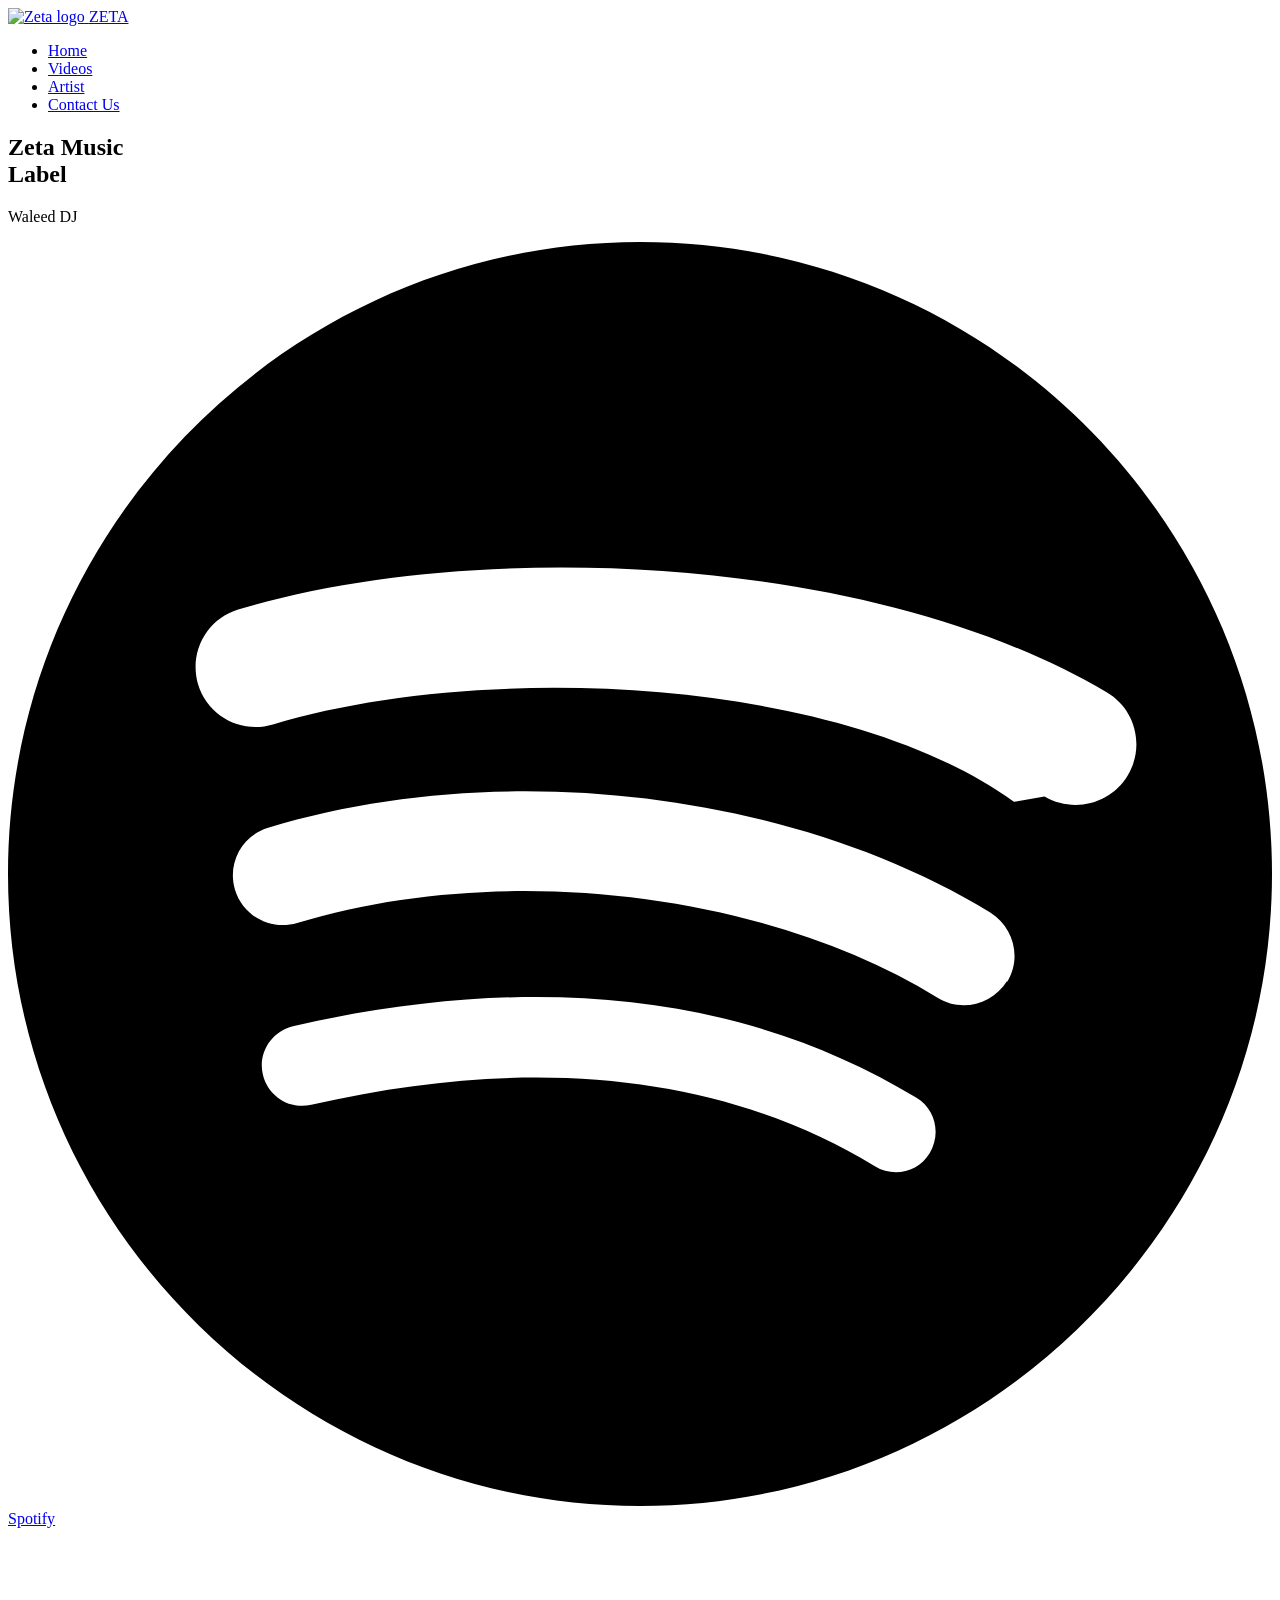
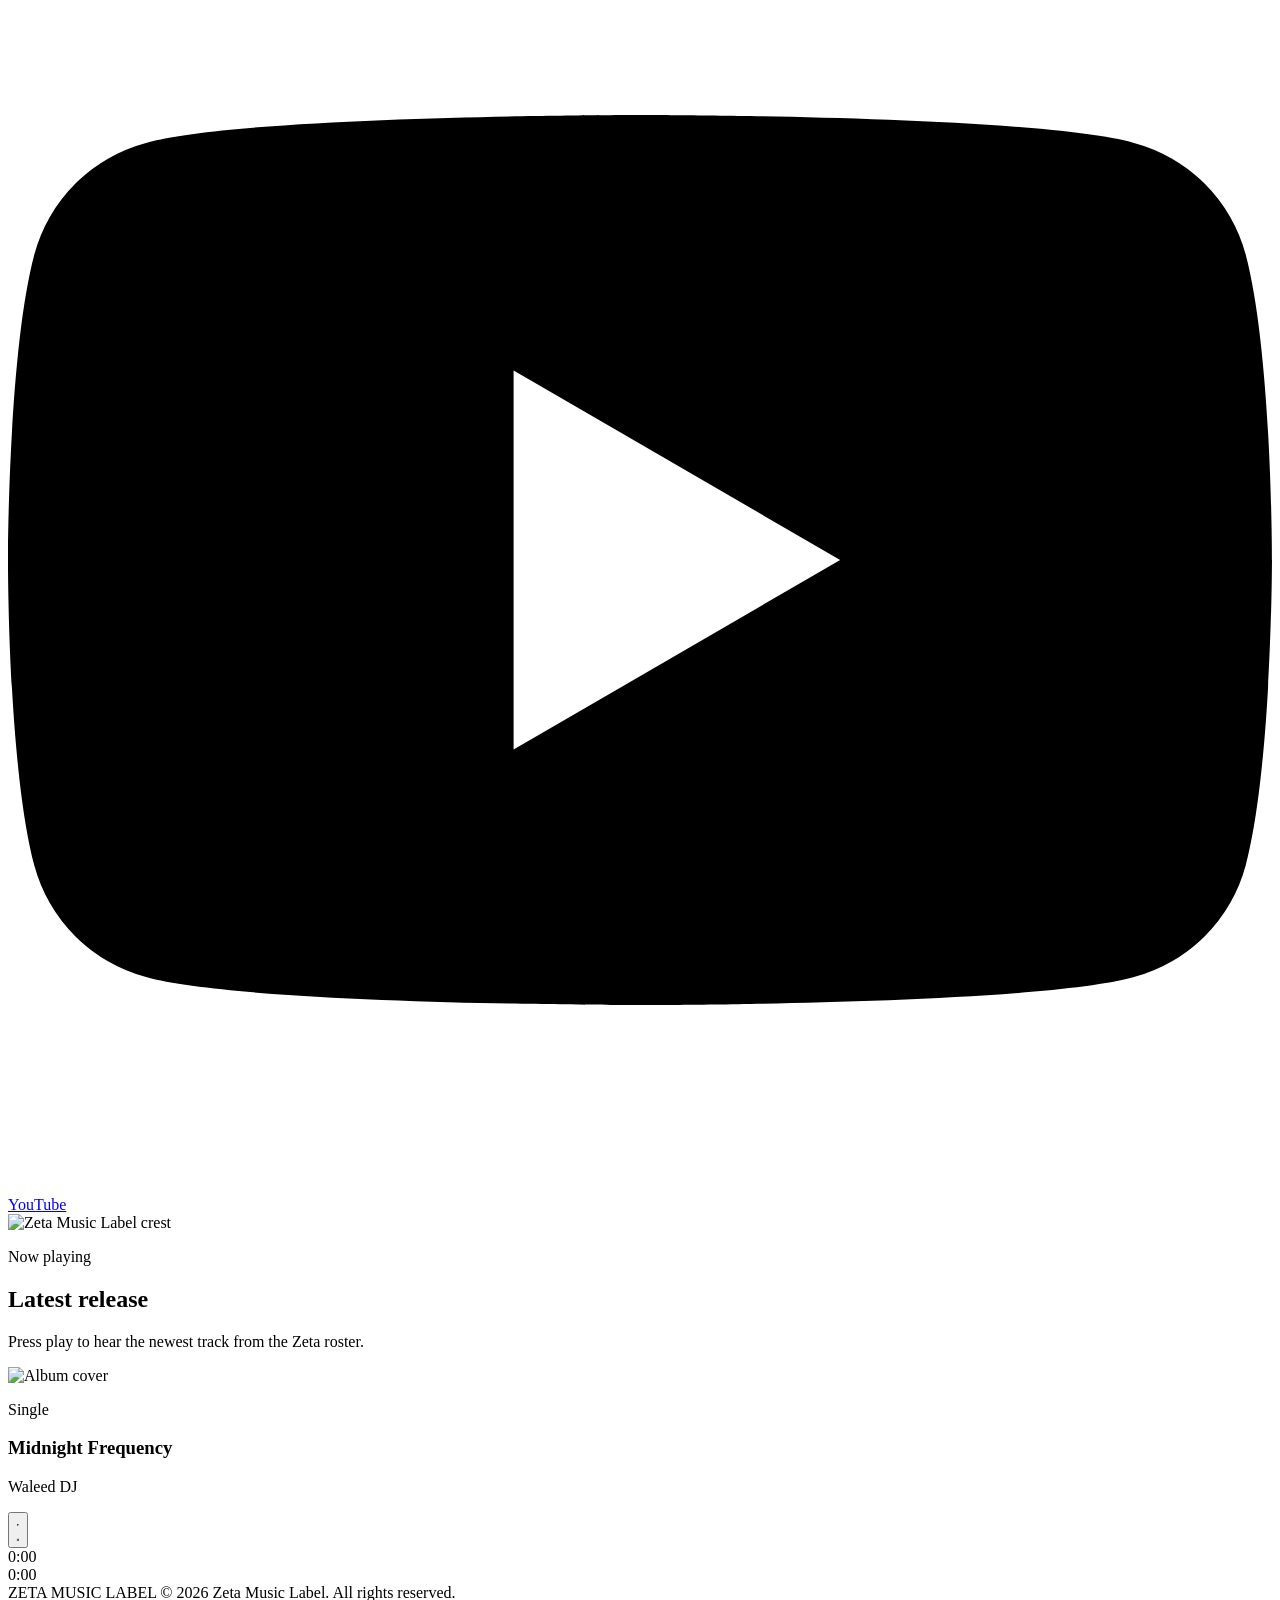
==== index.html @ c0fe9c6c "Add files via upload" ====
<!DOCTYPE html>
<html lang="en">
<head>
  <meta charset="UTF-8" />
  <meta name="viewport" content="width=device-width, initial-scale=1.0" />
  <title>Zeta Music Label</title>
  <link rel="preconnect" href="https://fonts.googleapis.com" />
  <link rel="preconnect" href="https://fonts.gstatic.com" crossorigin />
  <link href="https://fonts.googleapis.com/css2?family=Syne:wght@700;800&family=Manrope:wght@400;600;700;800&family=Space+Mono:wght@400;700&display=swap" rel="stylesheet" />
  <link rel="stylesheet" href="css/styles.css" />
</head>
<body>

  <!-- NAV -->
  <header class="nav">
    <div class="wrap nav-inner">
      <a class="brand" href="index.html">
        <img src="assets/logo-mark.svg" alt="Zeta logo" />
        <span class="brand-name">ZETA</span>
      </a>
      <input type="checkbox" id="nav-toggle" class="nav-toggle" hidden />
      <label class="nav-burger" for="nav-toggle" aria-label="Menu"><span></span><span></span><span></span></label>
      <ul class="nav-links">
        <li><a href="index.html" class="active">Home</a></li>
        <li><a href="videos.html">Videos</a></li>
        <li><a href="artist.html">Artist</a></li>
        <li><a href="contact.html">Contact Us</a></li>
      </ul>
    </div>
  </header>

  <!-- BANNER (full-width, edge to edge) -->
  <section class="banner">
    <div class="banner-inner">
      <div class="banner-text">
        <h1>Zeta Music<br />Label</h1>
        <p class="artist">Waleed DJ</p>
        <div class="banner-cta">
          <a class="btn-stream btn-spotify" href="https://open.spotify.com" target="_blank" rel="noopener">
            <svg viewBox="0 0 24 24"><path d="M12 0C5.4 0 0 5.4 0 12s5.4 12 12 12 12-5.4 12-12S18.66 0 12 0zm5.5 17.3c-.22.36-.68.47-1.04.25-2.86-1.74-6.46-2.14-10.7-1.17-.41.1-.82-.16-.92-.57-.1-.41.16-.82.57-.92 4.64-1.06 8.62-.6 11.84 1.36.36.22.47.68.25 1.05zm1.47-3.27c-.28.45-.87.6-1.32.32-3.28-2.02-8.28-2.6-12.16-1.42-.5.15-1.03-.13-1.18-.63-.15-.5.13-1.03.63-1.18 4.43-1.34 9.94-.69 13.71 1.61.45.28.6.87.32 1.32zm.13-3.4C15.74 8.2 8.9 7.98 5.03 9.16c-.6.18-1.24-.16-1.42-.76-.18-.6.16-1.24.76-1.42 4.45-1.35 12-1.09 16.49 1.57.55.32.73 1.03.4 1.58-.32.54-1.03.72-1.58.4z"/></svg>
            Spotify
          </a>
          <a class="btn-stream btn-youtube" href="https://youtube.com" target="_blank" rel="noopener">
            <svg viewBox="0 0 24 24"><path d="M23.5 6.2a3 3 0 0 0-2.12-2.12C19.5 3.55 12 3.55 12 3.55s-7.5 0-9.38.53A3 3 0 0 0 .5 6.2C0 8.08 0 12 0 12s0 3.92.5 5.8a3 3 0 0 0 2.12 2.12c1.88.53 9.38.53 9.38.53s7.5 0 9.38-.53a3 3 0 0 0 2.12-2.12C24 15.92 24 12 24 12s0-3.92-.5-5.8zM9.6 15.6V8.4l6.2 3.6-6.2 3.6z"/></svg>
            YouTube
          </a>
        </div>
      </div>
      <div class="banner-logo">
        <img src="assets/logo.svg" alt="Zeta Music Label crest" />
      </div>
      </div>
    </section>

  <main class="wrap">

    <!-- NOW PLAYING -->
    <section class="player-section">
      <p class="eyebrow">Now playing</p>
      <h2 class="section-title">Latest release</h2>
      <p class="section-sub">Press play to hear the newest track from the Zeta roster.</p>

      <div class="player">
        <div class="player-cover">
          <img src="assets/album-cover.svg" alt="Album cover" />
        </div>
        <div class="player-meta">
          <p class="player-label">Single</p>
          <h3 class="player-song">Midnight Frequency</h3>
          <p class="player-artist">Waleed DJ</p>
          <div class="player-controls">
            <button class="play-btn" id="play-btn" aria-label="Play or pause">
              <svg class="icon-play" viewBox="0 0 24 24"><path d="M8 5v14l11-7z"/></svg>
              <svg class="icon-pause" viewBox="0 0 24 24"><path d="M6 5h4v14H6zM14 5h4v14h-4z"/></svg>
            </button>
            <div class="progress-area">
              <span class="time" id="time-current">0:00</span>
              <div class="progress" id="progress-bar"><div class="progress-fill" id="progress-fill"></div></div>
              <span class="time" id="time-duration">0:00</span>
            </div>
          </div>
        </div>
      </div>

      <!-- Drop your file at audio/track.mp3 (or change the src below) -->
      <audio id="zeta-audio" src="audio/track.mp3" preload="metadata"></audio>
    </section>

  </main>

  <footer class="footer">
    <div class="wrap footer-inner">
      <span class="footer-brand">ZETA MUSIC LABEL</span>
      <span>&copy; 2026 Zeta Music Label. All rights reserved.</span>
    </div>
  </footer>

  <script src="js/main.js"></script>
</body>
</html>
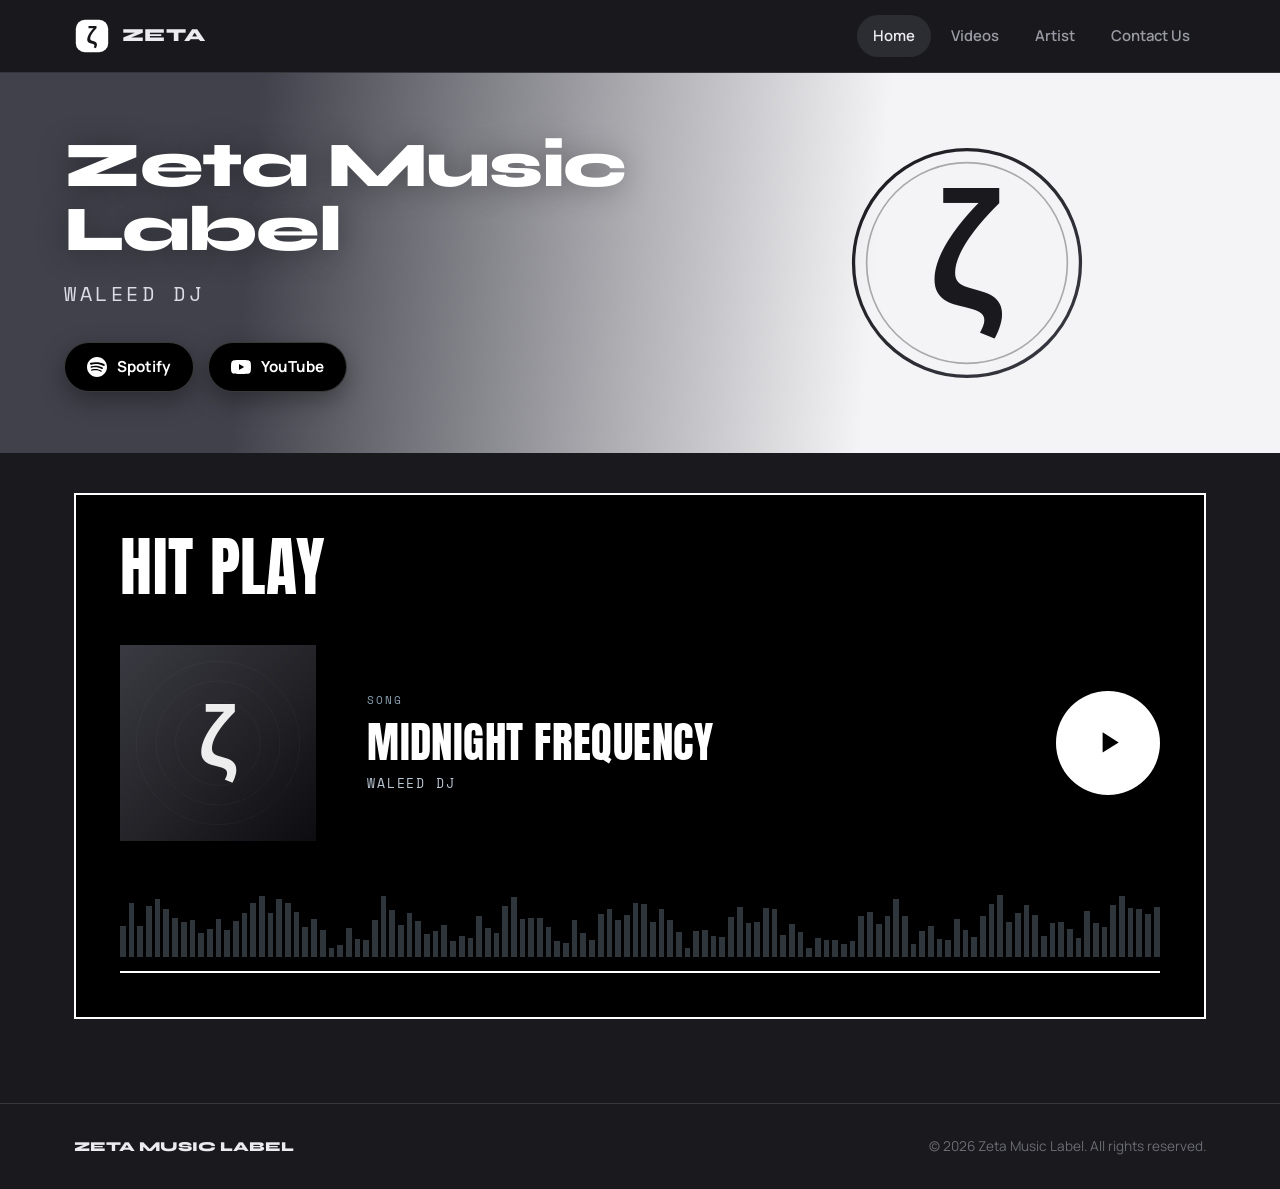
==== commit e10b22ef: "Add files via upload" ====
--- a/index.html
+++ b/index.html
@@ -6,7 +6,7 @@
   <title>Zeta Music Label</title>
   <link rel="preconnect" href="https://fonts.googleapis.com" />
   <link rel="preconnect" href="https://fonts.gstatic.com" crossorigin />
-  <link href="https://fonts.googleapis.com/css2?family=Syne:wght@700;800&family=Manrope:wght@400;600;700;800&family=Space+Mono:wght@400;700&display=swap" rel="stylesheet" />
+  <link href="https://fonts.googleapis.com/css2?family=Anton&family=Syne:wght@700;800&family=Manrope:wght@400;600;700;800&family=Space+Mono:wght@400;700&display=swap" rel="stylesheet" />
   <link rel="stylesheet" href="css/styles.css" />
 </head>
 <body>
@@ -54,36 +54,36 @@
 
   <main class="wrap">
 
-    <!-- NOW PLAYING -->
-    <section class="player-section">
-      <p class="eyebrow">Now playing</p>
-      <h2 class="section-title">Latest release</h2>
-      <p class="section-sub">Press play to hear the newest track from the Zeta roster.</p>
+    <!-- NOW PLAYING (Drumcode-style) -->
+    <section class="listen">
+      <div class="listen-frame">
 
-      <div class="player">
-        <div class="player-cover">
-          <img src="assets/album-cover.svg" alt="Album cover" />
+        <div class="listen-head">
+          <h2 class="listen-title">Hit play</h2>
         </div>
-        <div class="player-meta">
-          <p class="player-label">Single</p>
-          <h3 class="player-song">Midnight Frequency</h3>
-          <p class="player-artist">Waleed DJ</p>
-          <div class="player-controls">
-            <button class="play-btn" id="play-btn" aria-label="Play or pause">
-              <svg class="icon-play" viewBox="0 0 24 24"><path d="M8 5v14l11-7z"/></svg>
-              <svg class="icon-pause" viewBox="0 0 24 24"><path d="M6 5h4v14H6zM14 5h4v14h-4z"/></svg>
-            </button>
-            <div class="progress-area">
-              <span class="time" id="time-current">0:00</span>
-              <div class="progress" id="progress-bar"><div class="progress-fill" id="progress-fill"></div></div>
-              <span class="time" id="time-duration">0:00</span>
-            </div>
+
+        <div class="listen-main">
+          <div class="listen-cover">
+            <img src="assets/album-cover.svg" alt="Album cover" />
           </div>
+
+          <div class="listen-song">
+            <p class="meta-label">Song</p>
+            <p class="song-name">Midnight Frequency</p>
+            <p class="song-artist">Waleed DJ</p>
+          </div>
+
+          <button class="listen-play" id="play-btn" aria-label="Play or pause">
+            <svg class="icon-play" viewBox="0 0 24 24"><path d="M8 5v14l11-7z"/></svg>
+            <svg class="icon-pause" viewBox="0 0 24 24"><path d="M6 5h4v14H6zM14 5h4v14h-4z"/></svg>
+          </button>
         </div>
+
+        <div class="listen-wave" id="wave" role="slider" aria-label="Seek" tabindex="0"></div>
+
+        <!-- Drop your file at audio/track.mp3 (or change the src below) -->
+        <audio id="zeta-audio" src="audio/track.mp3" preload="metadata"></audio>
       </div>
-
-      <!-- Drop your file at audio/track.mp3 (or change the src below) -->
-      <audio id="zeta-audio" src="audio/track.mp3" preload="metadata"></audio>
     </section>
 
   </main>
--- a/css/styles.css
+++ b/css/styles.css
@@ -0,0 +1,590 @@
+/* ============================================================
+   ZETA MUSIC LABEL — stylesheet
+   Palette : cool dark grey base, electric-violet accent
+   Type    : Syne (display) / Manrope (body) / Space Mono (data)
+   ============================================================ */
+
+:root {
+  /* surfaces */
+  --bg:            #1a1a1e;
+  --bg-elevated:   #242429;
+  --bg-elevated-2: #2c2c33;
+  --border:        #36363d;
+
+  /* text */
+  --text:       #ececf0;
+  --text-muted: #9a9aa5;
+  --text-dim:   #6b6b75;
+
+  /* accent (neutralised to white) */
+  --accent:        #ffffff;
+  --accent-bright: #eaeaf0;
+  --accent-glow:   rgba(255, 255, 255, 0.20);
+
+  /* banner gradient (grey -> white, left to right) */
+  --banner-from: #41414b;
+  --banner-to:   #f4f4f6;
+
+  /* brand buttons */
+  --spotify: #1db954;
+  --youtube: #ff0033;
+
+  /* type */
+  --font-display: 'Syne', sans-serif;
+  --font-body:    'Manrope', system-ui, sans-serif;
+  --font-mono:    'Space Mono', ui-monospace, monospace;
+
+  /* layout */
+  --maxw: 1180px;
+  --radius: 16px;
+}
+
+* { box-sizing: border-box; }
+
+html { scroll-behavior: smooth; }
+
+body {
+  margin: 0;
+  background: var(--bg);
+  color: var(--text);
+  font-family: var(--font-body);
+  font-size: 16px;
+  line-height: 1.6;
+  -webkit-font-smoothing: antialiased;
+}
+
+img { display: block; max-width: 100%; }
+a { color: inherit; text-decoration: none; }
+
+.wrap { width: 100%; max-width: var(--maxw); margin: 0 auto; padding: 0 24px; }
+
+/* ---------- shared section heading ---------- */
+.eyebrow {
+  font-family: var(--font-mono);
+  font-size: 0.72rem;
+  letter-spacing: 0.22em;
+  text-transform: uppercase;
+  color: var(--accent-bright);
+  margin: 0 0 12px;
+}
+.section-title {
+  font-family: var(--font-display);
+  font-weight: 800;
+  font-size: clamp(1.9rem, 4vw, 2.8rem);
+  line-height: 1.05;
+  margin: 0 0 8px;
+  letter-spacing: -0.01em;
+}
+.section-sub { color: var(--text-muted); margin: 0 0 40px; max-width: 56ch; }
+
+/* ============================================================
+   NAVIGATION
+   ============================================================ */
+.nav {
+  position: sticky;
+  top: 0;
+  z-index: 50;
+  background: rgba(26, 26, 30, 0.82);
+  backdrop-filter: blur(14px);
+  border-bottom: 1px solid var(--border);
+}
+.nav-inner {
+  display: flex;
+  align-items: center;
+  justify-content: space-between;
+  height: 72px;
+}
+.brand { display: flex; align-items: center; gap: 12px; }
+.brand img { width: 36px; height: 36px; }
+.brand-name {
+  font-family: var(--font-display);
+  font-weight: 800;
+  font-size: 1.15rem;
+  letter-spacing: 0.02em;
+}
+.nav-links { display: flex; align-items: center; gap: 4px; list-style: none; margin: 0; padding: 0; }
+.nav-links a {
+  display: block;
+  padding: 9px 16px;
+  border-radius: 999px;
+  font-size: 0.93rem;
+  font-weight: 600;
+  color: var(--text-muted);
+  transition: color 0.2s, background 0.2s;
+}
+.nav-links a:hover { color: var(--text); }
+.nav-links a.active { color: var(--text); background: var(--bg-elevated-2); }
+
+/* mobile menu toggle (hidden checkbox pattern) */
+.nav-toggle { display: none; }
+.nav-burger {
+  display: none;
+  flex-direction: column;
+  gap: 5px;
+  cursor: pointer;
+  padding: 8px;
+}
+.nav-burger span {
+  width: 24px; height: 2px; background: var(--text); border-radius: 2px;
+}
+
+/* ============================================================
+   HOME — BANNER
+   ============================================================ */
+.banner {
+  width: 100%;
+  overflow: hidden;
+  /* grey on the left, holding pure white across the right end */
+  background: linear-gradient(95deg,
+    var(--banner-from) 0%,
+    var(--banner-from) 20%,
+    var(--banner-to) 68%,
+    var(--banner-to) 100%);
+}
+.banner-inner {
+  max-width: 1320px;
+  margin: 0 auto;
+  padding: 0 clamp(24px, 5vw, 64px);
+  display: grid;
+  grid-template-columns: 1.25fr 1fr;
+  gap: 32px;
+  align-items: center;
+  min-height: 380px;
+}
+.banner-text { padding: 56px 0; }
+.banner-text h1 {
+  font-family: var(--font-display);
+  font-weight: 800;
+  font-size: clamp(2.4rem, 5.2vw, 4rem);
+  line-height: 1;
+  margin: 0;
+  color: #ffffff;
+  letter-spacing: -0.02em;
+  text-shadow: 0 2px 30px rgba(0,0,0,0.35);
+}
+.banner-text .artist {
+  font-family: var(--font-mono);
+  font-size: clamp(1rem, 2vw, 1.25rem);
+  letter-spacing: 0.18em;
+  text-transform: uppercase;
+  color: #dcdce4;
+  margin: 16px 0 32px;
+}
+.banner-cta { display: flex; flex-wrap: wrap; gap: 14px; }
+
+.btn-stream {
+  display: inline-flex;
+  align-items: center;
+  gap: 10px;
+  padding: 12px 22px;
+  border-radius: 999px;
+  font-weight: 700;
+  font-size: 0.95rem;
+  color: #fff;
+  border: 1px solid rgba(255, 255, 255, 0.22);
+  transition: transform 0.15s, box-shadow 0.2s, filter 0.2s;
+}
+.btn-stream svg { width: 20px; height: 20px; fill: currentColor; }
+.btn-stream:hover { transform: translateY(-2px); filter: brightness(1.25); }
+.btn-stream:active { transform: translateY(0); }
+.btn-spotify { background: #000; box-shadow: 0 8px 24px rgba(0,0,0,0.35); }
+.btn-youtube { background: #000; box-shadow: 0 8px 24px rgba(0,0,0,0.35); }
+
+.banner-logo {
+  display: flex;
+  align-items: center;
+  justify-content: center;
+  padding: 32px;
+}
+.banner-logo img { width: min(240px, 70%); height: auto; }
+
+/* ============================================================
+   HOME — NOW PLAYING (Drumcode-style waveform player)
+   ============================================================ */
+.listen { padding: 40px 0 84px; }
+
+.listen-frame {
+  background: #000;
+  border: 2px solid #fff;
+  padding: clamp(24px, 4vw, 44px);
+}
+
+.listen-head { margin-bottom: clamp(28px, 5vw, 48px); }
+.listen-title {
+  font-family: 'Anton', sans-serif;
+  font-weight: 400;
+  text-transform: uppercase;
+  font-size: clamp(2.2rem, 6vw, 4rem);
+  line-height: 0.9;
+  letter-spacing: 0.01em;
+  color: #fff;
+  margin: 0;
+}
+.listen-sub {
+  font-family: var(--font-mono);
+  text-transform: uppercase;
+  letter-spacing: 0.2em;
+  font-size: 0.72rem;
+  color: #fff;
+  margin: 10px 0 0;
+}
+
+.listen-main {
+  display: flex;
+  align-items: center;
+  gap: clamp(20px, 3vw, 44px);
+}
+.listen-cover {
+  flex: none;
+  width: clamp(140px, 17vw, 196px);
+  aspect-ratio: 1;
+  overflow: hidden;
+}
+.listen-cover img { width: 100%; height: 100%; object-fit: cover; display: block; }
+
+.listen-song {
+  flex: 0 1 auto;
+  min-width: 0;
+  padding-left: clamp(4px, 1vw, 18px);
+}
+.meta-label {
+  font-family: var(--font-mono);
+  text-transform: uppercase;
+  letter-spacing: 0.18em;
+  font-size: 0.7rem;
+  color: #8aa0b2;
+  margin: 0 0 12px;
+}
+.song-name {
+  font-family: 'Anton', sans-serif;
+  font-weight: 400;
+  text-transform: uppercase;
+  font-size: clamp(1.7rem, 3.4vw, 2.7rem);
+  line-height: 0.95;
+  letter-spacing: 0.01em;
+  color: #fff;
+  margin: 0;
+}
+.song-artist {
+  font-family: var(--font-mono);
+  text-transform: uppercase;
+  letter-spacing: 0.14em;
+  font-size: 0.8rem;
+  color: #b9c6d2;
+  margin: 12px 0 0;
+}
+
+.listen-play {
+  flex: none;
+  margin-left: auto;
+  width: clamp(72px, 9vw, 104px);
+  height: clamp(72px, 9vw, 104px);
+  border-radius: 50%;
+  border: none;
+  background: #fff;
+  color: #000;
+  cursor: pointer;
+  display: grid;
+  place-items: center;
+  transition: transform 0.15s ease;
+}
+.listen-play:hover { transform: scale(1.05); }
+.listen-play:active { transform: scale(0.97); }
+.listen-play svg { width: 38%; height: 38%; fill: currentColor; }
+.listen-play .icon-pause { display: none; }
+.listen-play.playing .icon-play { display: none; }
+.listen-play.playing .icon-pause { display: block; }
+
+.listen-wave {
+  display: flex;
+  align-items: flex-end;
+  gap: 3px;
+  height: 84px;
+  margin-top: clamp(28px, 5vw, 48px);
+  padding-bottom: 14px;
+  border-bottom: 2px solid #fff;
+  cursor: pointer;
+}
+.listen-wave .bar {
+  flex: 1 1 0;
+  min-width: 2px;
+  background: #a7c1d6;
+  opacity: 0.28;
+  transition: opacity 0.08s linear;
+}
+.listen-wave .bar.on { opacity: 1; }
+.listen-wave:focus-visible { outline: 2px solid var(--accent); outline-offset: 6px; }
+
+/* ============================================================
+   VIDEOS
+   ============================================================ */
+.page-head { padding: 56px 0 8px; }
+.video-grid {
+  display: grid;
+  grid-template-columns: repeat(3, 1fr);
+  gap: 22px;
+  padding-bottom: 80px;
+}
+.video-card {
+  background: var(--bg-elevated);
+  border: 1px solid var(--border);
+  border-radius: var(--radius);
+  overflow: hidden;
+  transition: transform 0.2s, border-color 0.2s;
+}
+.video-card:hover { transform: translateY(-4px); border-color: var(--accent); }
+.video-embed {
+  position: relative;
+  aspect-ratio: 16 / 9;
+  background: #000;
+}
+.video-embed iframe {
+  position: absolute; inset: 0;
+  width: 100%; height: 100%;
+  border: 0;
+}
+.video-info { padding: 16px 18px 18px; }
+.video-info h3 {
+  font-family: var(--font-display);
+  font-weight: 700;
+  font-size: 1.05rem;
+  margin: 0 0 4px;
+}
+.video-info p { color: var(--text-muted); font-size: 0.85rem; margin: 0; }
+
+/* ============================================================
+   ARTISTS
+   ============================================================ */
+.artist-grid {
+  display: grid;
+  grid-template-columns: repeat(3, 1fr);
+  gap: 24px;
+  padding-bottom: 80px;
+}
+.artist-card {
+  position: relative;
+  border-radius: var(--radius);
+  overflow: hidden;
+  cursor: pointer;
+  border: 1px solid var(--border);
+  background: var(--bg-elevated);
+  text-align: left;
+  padding: 0;
+  color: inherit;
+  font: inherit;
+}
+.artist-card img { width: 100%; aspect-ratio: 5 / 6; object-fit: cover; transition: transform 0.4s; }
+.artist-card:hover img { transform: scale(1.05); }
+.artist-card-overlay {
+  position: absolute;
+  inset: auto 0 0 0;
+  padding: 60px 20px 20px;
+  background: linear-gradient(to top, rgba(21,21,26,0.95) 0%, rgba(21,21,26,0.55) 55%, transparent 100%);
+}
+.artist-card-overlay h3 {
+  font-family: var(--font-display);
+  font-weight: 800;
+  font-size: 1.4rem;
+  margin: 0;
+}
+.artist-card-overlay .role {
+  font-family: var(--font-mono);
+  font-size: 0.7rem;
+  letter-spacing: 0.16em;
+  text-transform: uppercase;
+  color: var(--accent-bright);
+  margin: 4px 0 0;
+}
+.artist-card .more {
+  display: inline-block;
+  margin-top: 10px;
+  font-size: 0.82rem;
+  font-weight: 700;
+  color: var(--text);
+}
+.artist-card .more::after { content: " \2192"; }
+
+/* modal */
+.modal {
+  position: fixed; inset: 0;
+  z-index: 100;
+  display: none;
+  align-items: center;
+  justify-content: center;
+  padding: 24px;
+  background: rgba(8,8,10,0.72);
+  backdrop-filter: blur(6px);
+}
+.modal.open { display: flex; }
+.modal-card {
+  background: var(--bg-elevated);
+  border: 1px solid var(--border);
+  border-radius: 20px;
+  max-width: 560px;
+  width: 100%;
+  overflow: hidden;
+  display: grid;
+  grid-template-columns: 200px 1fr;
+}
+.modal-card img { width: 200px; height: 100%; object-fit: cover; }
+.modal-body { padding: 28px; position: relative; }
+.modal-body .role {
+  font-family: var(--font-mono);
+  font-size: 0.7rem; letter-spacing: 0.16em; text-transform: uppercase;
+  color: var(--accent-bright); margin: 0 0 6px;
+}
+.modal-body h3 {
+  font-family: var(--font-display); font-weight: 800;
+  font-size: 1.8rem; margin: 0 0 14px;
+}
+.modal-body p { color: var(--text-muted); margin: 0; font-size: 0.95rem; }
+.modal-close {
+  position: absolute; top: 16px; right: 16px;
+  width: 34px; height: 34px; border-radius: 50%;
+  border: 1px solid var(--border);
+  background: var(--bg);
+  color: var(--text); cursor: pointer;
+  font-size: 1.1rem; line-height: 1;
+}
+.modal-close:hover { border-color: var(--accent); }
+
+/* ============================================================
+   CONTACT
+   ============================================================ */
+.contact-layout {
+  display: grid;
+  grid-template-columns: 1fr 1.2fr;
+  gap: 48px;
+  padding-bottom: 90px;
+  align-items: start;
+}
+.contact-info p { color: var(--text-muted); }
+.contact-info .channel {
+  display: flex; align-items: center; gap: 12px;
+  margin-top: 22px;
+}
+.contact-info .channel-icon {
+  width: 42px; height: 42px; border-radius: 12px;
+  background: var(--bg-elevated-2);
+  display: grid; place-items: center;
+  color: var(--accent-bright);
+}
+.contact-info .channel-icon svg { width: 20px; height: 20px; fill: currentColor; }
+.contact-info .channel small { font-family: var(--font-mono); color: var(--text-dim); display:block; font-size: 0.7rem; letter-spacing: 0.12em; text-transform: uppercase;}
+.contact-info .channel strong { font-weight: 600; }
+
+.form {
+  background: var(--bg-elevated);
+  border: 1px solid var(--border);
+  border-radius: var(--radius);
+  padding: 30px;
+}
+.field { margin-bottom: 20px; }
+.field label {
+  display: block;
+  font-size: 0.82rem;
+  font-weight: 700;
+  margin-bottom: 8px;
+  color: var(--text);
+}
+.field input, .field textarea {
+  width: 100%;
+  background: var(--bg);
+  border: 1px solid var(--border);
+  border-radius: 10px;
+  padding: 13px 15px;
+  color: var(--text);
+  font-family: var(--font-body);
+  font-size: 0.95rem;
+  transition: border-color 0.2s, box-shadow 0.2s;
+}
+.field input:focus, .field textarea:focus {
+  outline: none;
+  border-color: var(--accent);
+  box-shadow: 0 0 0 3px var(--accent-glow);
+}
+.field textarea { resize: vertical; min-height: 140px; }
+
+.btn-submit {
+  width: 100%;
+  padding: 14px;
+  border: none;
+  border-radius: 10px;
+  background: var(--accent);
+  color: #15151a;
+  font-family: var(--font-body);
+  font-weight: 800;
+  font-size: 1rem;
+  cursor: pointer;
+  transition: background 0.2s, transform 0.15s;
+}
+.btn-submit:hover { background: var(--accent-bright); transform: translateY(-1px); }
+.form-note { font-size: 0.8rem; color: var(--text-dim); margin: 14px 0 0; text-align: center; }
+.form-status { margin-top: 14px; font-size: 0.9rem; font-weight: 600; min-height: 1.2em; }
+.form-status.ok { color: var(--spotify); }
+.form-status.err { color: var(--youtube); }
+
+/* ============================================================
+   FOOTER
+   ============================================================ */
+.footer {
+  border-top: 1px solid var(--border);
+  padding: 32px 0;
+  color: var(--text-dim);
+  font-size: 0.85rem;
+}
+.footer-inner { display: flex; justify-content: space-between; align-items: center; flex-wrap: wrap; gap: 12px; }
+.footer .footer-brand { font-family: var(--font-display); font-weight: 800; color: var(--text); }
+
+/* ============================================================
+   RESPONSIVE
+   ============================================================ */
+@media (max-width: 880px) {
+  .nav-burger { display: flex; }
+  .nav-links {
+    position: absolute;
+    top: 72px; left: 0; right: 0;
+    flex-direction: column;
+    align-items: stretch;
+    gap: 0;
+    background: var(--bg);
+    border-bottom: 1px solid var(--border);
+    padding: 8px;
+    display: none;
+  }
+  .nav-toggle:checked ~ .nav-links { display: flex; }
+  .nav-links a { padding: 14px 16px; border-radius: 10px; }
+
+  .banner {
+    /* stacked: light at top behind the logo, grey lower behind white text */
+    background: linear-gradient(180deg, var(--banner-to) 0%, var(--banner-from) 72%);
+  }
+  .banner-inner { grid-template-columns: 1fr; min-height: auto; gap: 0; }
+  .banner-logo { order: -1; padding: 36px 32px 0; }
+  .banner-logo img { width: 150px; }
+  .banner-text { padding: 28px 0 36px; text-align: center; }
+  .banner-cta { justify-content: center; }
+
+  .video-grid { grid-template-columns: repeat(2, 1fr); }
+  .artist-grid { grid-template-columns: repeat(2, 1fr); }
+  .contact-layout { grid-template-columns: 1fr; gap: 32px; }
+}
+
+@media (max-width: 780px) {
+  .listen-main { flex-direction: column; align-items: flex-start; gap: 24px; }
+  .listen-song { padding-left: 0; }
+  .listen-play { margin: 4px auto 0; }
+}
+
+@media (max-width: 560px) {
+  .video-grid, .artist-grid { grid-template-columns: 1fr; }
+  .listen-main { align-items: center; }
+  .listen-cover { width: 100%; max-width: 280px; }
+  .listen-song { text-align: center; padding-left: 0; }
+  .modal-card { grid-template-columns: 1fr; }
+  .modal-card img { width: 100%; height: 180px; }
+}
+
+@media (prefers-reduced-motion: reduce) {
+  * { animation: none !important; transition: none !important; scroll-behavior: auto !important; }
+}
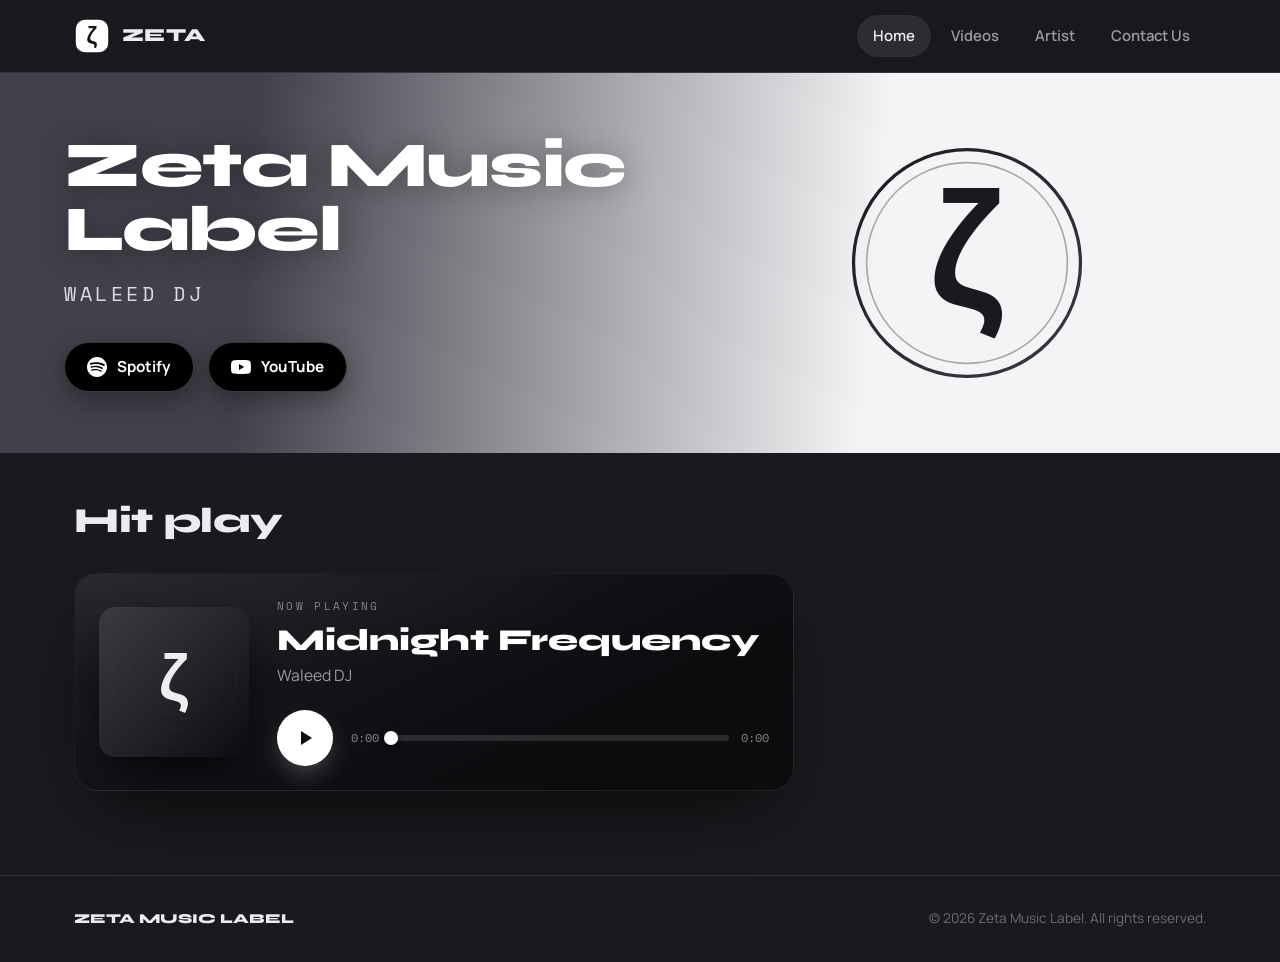
==== commit 8aae24b5: "Add files via upload" ====
--- a/index.html
+++ b/index.html
@@ -6,7 +6,7 @@
   <title>Zeta Music Label</title>
   <link rel="preconnect" href="https://fonts.googleapis.com" />
   <link rel="preconnect" href="https://fonts.gstatic.com" crossorigin />
-  <link href="https://fonts.googleapis.com/css2?family=Anton&family=Syne:wght@700;800&family=Manrope:wght@400;600;700;800&family=Space+Mono:wght@400;700&display=swap" rel="stylesheet" />
+  <link href="https://fonts.googleapis.com/css2?family=Syne:wght@700;800&family=Manrope:wght@400;600;700;800&family=Space+Mono:wght@400;700&display=swap" rel="stylesheet" />
   <link rel="stylesheet" href="css/styles.css" />
 </head>
 <body>
@@ -54,32 +54,35 @@
 
   <main class="wrap">
 
-    <!-- NOW PLAYING (Drumcode-style) -->
-    <section class="listen">
-      <div class="listen-frame">
+    <!-- NOW PLAYING (modern card) -->
+    <section class="np">
+      <h2 class="np-heading">Hit play</h2>
 
-        <div class="listen-head">
-          <h2 class="listen-title">Hit play</h2>
+      <div class="np-card">
+        <div class="np-cover">
+          <img src="assets/album-cover.svg" alt="Album cover" />
         </div>
 
-        <div class="listen-main">
-          <div class="listen-cover">
-            <img src="assets/album-cover.svg" alt="Album cover" />
+        <div class="np-body">
+          <p class="np-eyebrow">Now playing</p>
+          <h3 class="np-title">Midnight Frequency</h3>
+          <p class="np-artist">Waleed DJ</p>
+
+          <div class="np-controls">
+            <button class="np-play" id="play-btn" aria-label="Play or pause">
+              <svg class="icon-play" viewBox="0 0 24 24"><path d="M8 5v14l11-7z"/></svg>
+              <svg class="icon-pause" viewBox="0 0 24 24"><path d="M6 5h4v14H6zM14 5h4v14h-4z"/></svg>
+            </button>
+            <div class="np-progress">
+              <span class="np-time" id="time-current">0:00</span>
+              <div class="np-bar" id="progress-bar" role="slider" aria-label="Seek" tabindex="0">
+                <div class="np-fill" id="progress-fill"></div>
+                <div class="np-knob" id="progress-knob"></div>
+              </div>
+              <span class="np-time" id="time-duration">0:00</span>
+            </div>
           </div>
-
-          <div class="listen-song">
-            <p class="meta-label">Song</p>
-            <p class="song-name">Midnight Frequency</p>
-            <p class="song-artist">Waleed DJ</p>
-          </div>
-
-          <button class="listen-play" id="play-btn" aria-label="Play or pause">
-            <svg class="icon-play" viewBox="0 0 24 24"><path d="M8 5v14l11-7z"/></svg>
-            <svg class="icon-pause" viewBox="0 0 24 24"><path d="M6 5h4v14H6zM14 5h4v14h-4z"/></svg>
-          </button>
         </div>
-
-        <div class="listen-wave" id="wave" role="slider" aria-label="Seek" tabindex="0"></div>
 
         <!-- Drop your file at audio/track.mp3 (or change the src below) -->
         <audio id="zeta-audio" src="audio/track.mp3" preload="metadata"></audio>
--- a/css/styles.css
+++ b/css/styles.css
@@ -199,121 +199,126 @@
 .banner-logo img { width: min(240px, 70%); height: auto; }
 
 /* ============================================================
-   HOME — NOW PLAYING (Drumcode-style waveform player)
-   ============================================================ */
-.listen { padding: 40px 0 84px; }
-
-.listen-frame {
-  background: #000;
-  border: 2px solid #fff;
-  padding: clamp(24px, 4vw, 44px);
-}
-
-.listen-head { margin-bottom: clamp(28px, 5vw, 48px); }
-.listen-title {
-  font-family: 'Anton', sans-serif;
-  font-weight: 400;
+   HOME — NOW PLAYING (modern dark card)
+   ============================================================ */
+.np { padding: 40px 0 84px; }
+.np-heading {
+  font-family: var(--font-display);
+  font-weight: 800;
+  font-size: clamp(1.6rem, 3vw, 2.2rem);
+  letter-spacing: -0.01em;
+  margin: 0 0 24px;
+}
+
+.np-card {
+  position: relative;
+  display: grid;
+  grid-template-columns: 150px 1fr;
+  gap: 28px;
+  align-items: center;
+  max-width: 720px;
+  padding: 24px;
+  border-radius: 24px;
+  background: linear-gradient(155deg, #1c1c23 0%, #0c0c0f 72%);
+  border: 1px solid rgba(255, 255, 255, 0.07);
+  box-shadow: 0 30px 70px -30px rgba(0, 0, 0, 0.85);
+  overflow: hidden;
+}
+.np-card::before {
+  content: "";
+  position: absolute;
+  inset: 0;
+  border-radius: inherit;
+  background: radial-gradient(130% 90% at 0% 0%, rgba(255,255,255,0.06), transparent 58%);
+  pointer-events: none;
+}
+
+.np-cover {
+  position: relative;
+  z-index: 1;
+  width: 150px;
+  height: 150px;
+  border-radius: 16px;
+  overflow: hidden;
+  box-shadow: 0 18px 40px -12px rgba(0, 0, 0, 0.85);
+}
+.np-cover img { width: 100%; height: 100%; object-fit: cover; display: block; }
+
+.np-body { position: relative; z-index: 1; min-width: 0; }
+.np-eyebrow {
+  font-family: var(--font-mono);
   text-transform: uppercase;
-  font-size: clamp(2.2rem, 6vw, 4rem);
-  line-height: 0.9;
-  letter-spacing: 0.01em;
+  letter-spacing: 0.22em;
+  font-size: 0.66rem;
+  color: rgba(255, 255, 255, 0.45);
+  margin: 0 0 10px;
+}
+.np-title {
+  font-family: var(--font-display);
+  font-weight: 800;
+  font-size: clamp(1.4rem, 2.6vw, 1.9rem);
+  line-height: 1.05;
   color: #fff;
   margin: 0;
-}
-.listen-sub {
-  font-family: var(--font-mono);
-  text-transform: uppercase;
-  letter-spacing: 0.2em;
-  font-size: 0.72rem;
-  color: #fff;
-  margin: 10px 0 0;
-}
-
-.listen-main {
-  display: flex;
-  align-items: center;
-  gap: clamp(20px, 3vw, 44px);
-}
-.listen-cover {
+  white-space: nowrap; overflow: hidden; text-overflow: ellipsis;
+}
+.np-artist { color: var(--text-muted); font-size: 0.98rem; margin: 6px 0 22px; }
+
+.np-controls { display: flex; align-items: center; gap: 18px; }
+.np-play {
   flex: none;
-  width: clamp(140px, 17vw, 196px);
-  aspect-ratio: 1;
-  overflow: hidden;
-}
-.listen-cover img { width: 100%; height: 100%; object-fit: cover; display: block; }
-
-.listen-song {
-  flex: 0 1 auto;
-  min-width: 0;
-  padding-left: clamp(4px, 1vw, 18px);
-}
-.meta-label {
-  font-family: var(--font-mono);
-  text-transform: uppercase;
-  letter-spacing: 0.18em;
-  font-size: 0.7rem;
-  color: #8aa0b2;
-  margin: 0 0 12px;
-}
-.song-name {
-  font-family: 'Anton', sans-serif;
-  font-weight: 400;
-  text-transform: uppercase;
-  font-size: clamp(1.7rem, 3.4vw, 2.7rem);
-  line-height: 0.95;
-  letter-spacing: 0.01em;
-  color: #fff;
-  margin: 0;
-}
-.song-artist {
-  font-family: var(--font-mono);
-  text-transform: uppercase;
-  letter-spacing: 0.14em;
-  font-size: 0.8rem;
-  color: #b9c6d2;
-  margin: 12px 0 0;
-}
-
-.listen-play {
-  flex: none;
-  margin-left: auto;
-  width: clamp(72px, 9vw, 104px);
-  height: clamp(72px, 9vw, 104px);
+  width: 56px; height: 56px;
   border-radius: 50%;
   border: none;
   background: #fff;
-  color: #000;
+  color: #0c0c0f;
   cursor: pointer;
-  display: grid;
-  place-items: center;
-  transition: transform 0.15s ease;
-}
-.listen-play:hover { transform: scale(1.05); }
-.listen-play:active { transform: scale(0.97); }
-.listen-play svg { width: 38%; height: 38%; fill: currentColor; }
-.listen-play .icon-pause { display: none; }
-.listen-play.playing .icon-play { display: none; }
-.listen-play.playing .icon-pause { display: block; }
-
-.listen-wave {
-  display: flex;
-  align-items: flex-end;
-  gap: 3px;
-  height: 84px;
-  margin-top: clamp(28px, 5vw, 48px);
-  padding-bottom: 14px;
-  border-bottom: 2px solid #fff;
+  display: grid; place-items: center;
+  box-shadow: 0 10px 26px -6px rgba(255, 255, 255, 0.3);
+  transition: transform 0.15s ease, box-shadow 0.2s ease;
+}
+.np-play:hover { transform: scale(1.06); box-shadow: 0 12px 30px -6px rgba(255,255,255,0.42); }
+.np-play:active { transform: scale(0.97); }
+.np-play svg { width: 24px; height: 24px; fill: currentColor; }
+.np-play .icon-pause { display: none; }
+.np-play.playing .icon-play { display: none; }
+.np-play.playing .icon-pause { display: block; }
+
+.np-progress { flex: 1; display: flex; align-items: center; gap: 12px; min-width: 0; }
+.np-time {
+  font-family: var(--font-mono);
+  font-size: 0.74rem;
+  color: rgba(255, 255, 255, 0.5);
+  white-space: nowrap;
+}
+.np-bar {
+  position: relative;
+  flex: 1;
+  height: 6px;
+  border-radius: 999px;
+  background: rgba(255, 255, 255, 0.13);
   cursor: pointer;
 }
-.listen-wave .bar {
-  flex: 1 1 0;
-  min-width: 2px;
-  background: #a7c1d6;
-  opacity: 0.28;
-  transition: opacity 0.08s linear;
-}
-.listen-wave .bar.on { opacity: 1; }
-.listen-wave:focus-visible { outline: 2px solid var(--accent); outline-offset: 6px; }
+.np-fill {
+  position: absolute;
+  left: 0; top: 0; bottom: 0;
+  width: 0%;
+  border-radius: 999px;
+  background: #fff;
+}
+.np-knob {
+  position: absolute;
+  top: 50%;
+  left: 0%;
+  width: 14px; height: 14px;
+  border-radius: 50%;
+  background: #fff;
+  box-shadow: 0 2px 8px rgba(0, 0, 0, 0.55);
+  transform: translate(-50%, -50%);
+  transition: transform 0.12s ease;
+}
+.np-bar:hover .np-knob { transform: translate(-50%, -50%) scale(1.25); }
+.np-bar:focus-visible { outline: 2px solid rgba(255,255,255,0.6); outline-offset: 5px; }
 
 /* ============================================================
    VIDEOS
@@ -570,17 +575,14 @@
   .contact-layout { grid-template-columns: 1fr; gap: 32px; }
 }
 
-@media (max-width: 780px) {
-  .listen-main { flex-direction: column; align-items: flex-start; gap: 24px; }
-  .listen-song { padding-left: 0; }
-  .listen-play { margin: 4px auto 0; }
+@media (max-width: 640px) {
+  .np-card { grid-template-columns: 1fr; gap: 22px; text-align: center; }
+  .np-cover { width: 200px; height: 200px; margin: 0 auto; }
+  .np-controls { justify-content: center; }
 }
 
 @media (max-width: 560px) {
   .video-grid, .artist-grid { grid-template-columns: 1fr; }
-  .listen-main { align-items: center; }
-  .listen-cover { width: 100%; max-width: 280px; }
-  .listen-song { text-align: center; padding-left: 0; }
   .modal-card { grid-template-columns: 1fr; }
   .modal-card img { width: 100%; height: 180px; }
 }
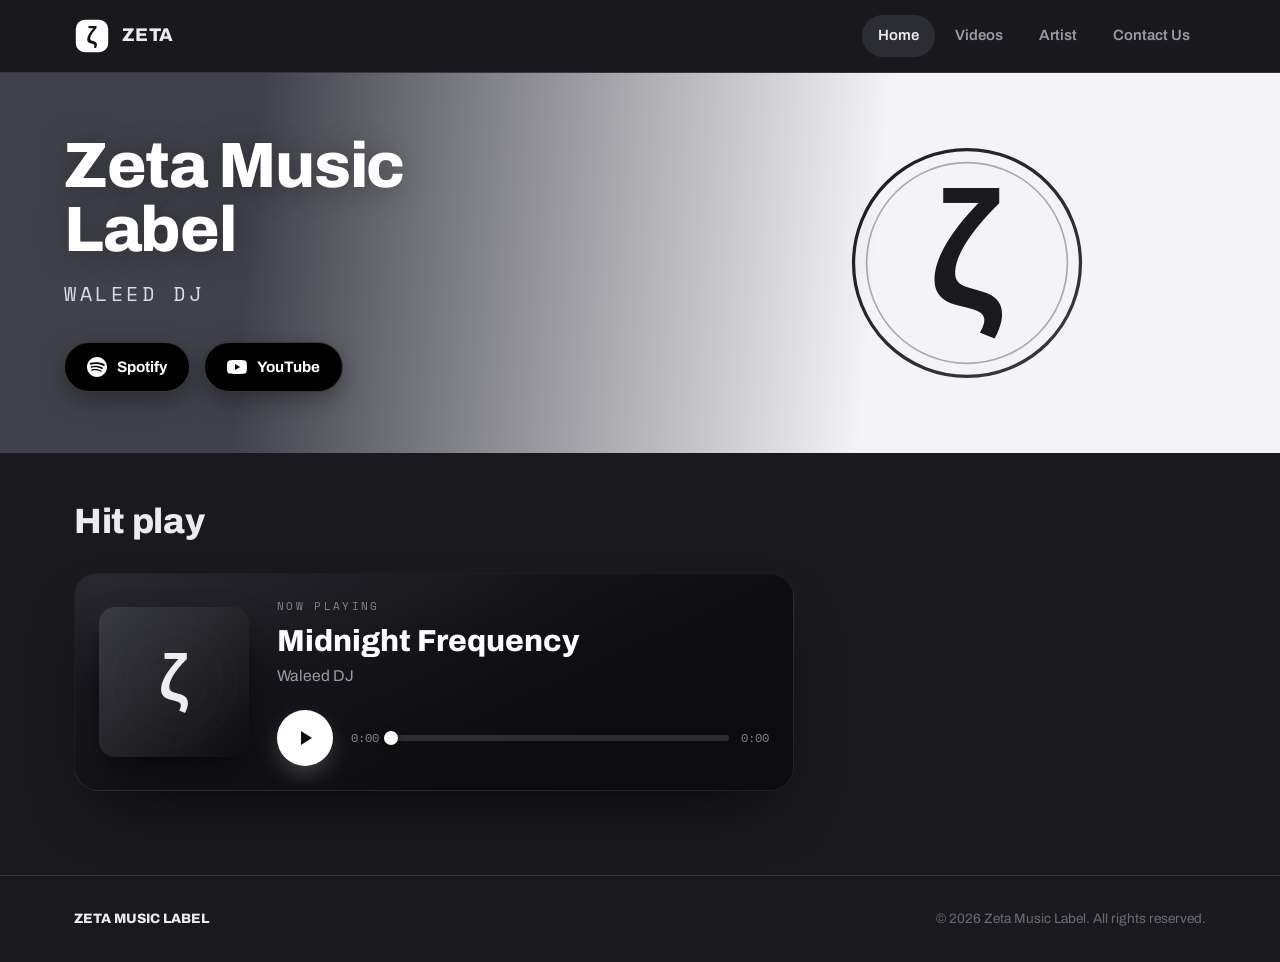
==== commit c0d0b7b1: "Add files via upload" ====
--- a/index.html
+++ b/index.html
@@ -6,7 +6,7 @@
   <title>Zeta Music Label</title>
   <link rel="preconnect" href="https://fonts.googleapis.com" />
   <link rel="preconnect" href="https://fonts.gstatic.com" crossorigin />
-  <link href="https://fonts.googleapis.com/css2?family=Syne:wght@700;800&family=Manrope:wght@400;600;700;800&family=Space+Mono:wght@400;700&display=swap" rel="stylesheet" />
+  <link href="https://fonts.googleapis.com/css2?family=Archivo:wght@400;500;600;700;800;900&family=Space+Mono:wght@400;700&display=swap" rel="stylesheet" />
   <link rel="stylesheet" href="css/styles.css" />
 </head>
 <body>
--- a/css/styles.css
+++ b/css/styles.css
@@ -1,7 +1,7 @@
 /* ============================================================
    ZETA MUSIC LABEL — stylesheet
    Palette : cool dark grey base, electric-violet accent
-   Type    : Syne (display) / Manrope (body) / Space Mono (data)
+   Type    : Archivo (display + body) / Space Mono (data labels)
    ============================================================ */
 
 :root {
@@ -30,8 +30,8 @@
   --youtube: #ff0033;
 
   /* type */
-  --font-display: 'Syne', sans-serif;
-  --font-body:    'Manrope', system-ui, sans-serif;
+  --font-display: 'Archivo', sans-serif;
+  --font-body:    'Archivo', system-ui, sans-serif;
   --font-mono:    'Space Mono', ui-monospace, monospace;
 
   /* layout */
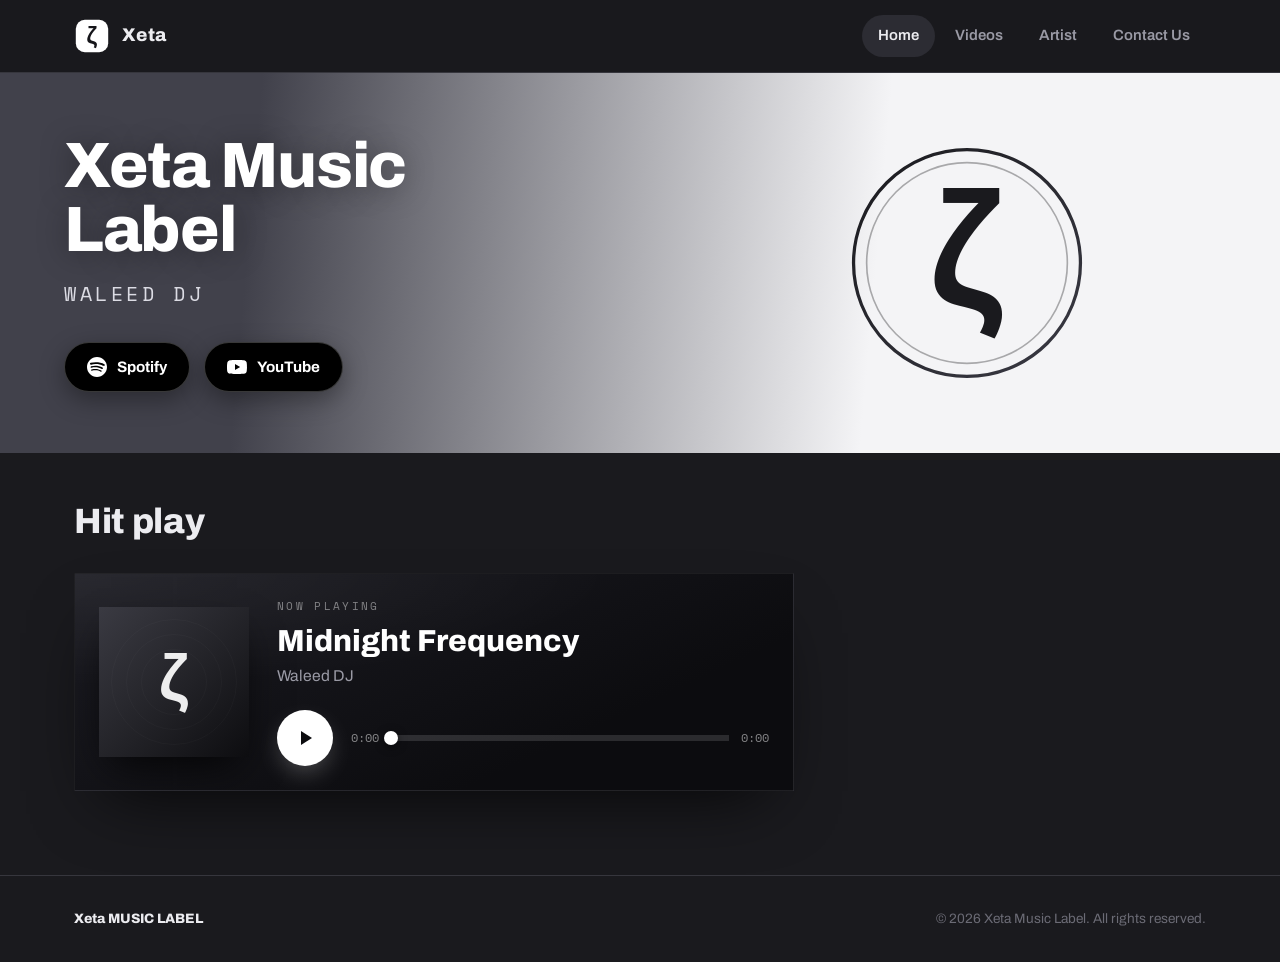
==== commit d7bbb3ea: "Update index.html" ====
--- a/index.html
+++ b/index.html
@@ -3,7 +3,7 @@
 <head>
   <meta charset="UTF-8" />
   <meta name="viewport" content="width=device-width, initial-scale=1.0" />
-  <title>Zeta Music Label</title>
+  <title>Xeta Music Label</title>
   <link rel="preconnect" href="https://fonts.googleapis.com" />
   <link rel="preconnect" href="https://fonts.gstatic.com" crossorigin />
   <link href="https://fonts.googleapis.com/css2?family=Archivo:wght@400;500;600;700;800;900&family=Space+Mono:wght@400;700&display=swap" rel="stylesheet" />
@@ -15,8 +15,8 @@
   <header class="nav">
     <div class="wrap nav-inner">
       <a class="brand" href="index.html">
-        <img src="assets/logo-mark.svg" alt="Zeta logo" />
-        <span class="brand-name">ZETA</span>
+        <img src="assets/logo-mark.svg" alt="Xeta logo" />
+        <span class="brand-name">Xeta</span>
       </a>
       <input type="checkbox" id="nav-toggle" class="nav-toggle" hidden />
       <label class="nav-burger" for="nav-toggle" aria-label="Menu"><span></span><span></span><span></span></label>
@@ -33,7 +33,7 @@
   <section class="banner">
     <div class="banner-inner">
       <div class="banner-text">
-        <h1>Zeta Music<br />Label</h1>
+        <h1>Xeta Music<br />Label</h1>
         <p class="artist">Waleed DJ</p>
         <div class="banner-cta">
           <a class="btn-stream btn-spotify" href="https://open.spotify.com" target="_blank" rel="noopener">
@@ -47,7 +47,7 @@
         </div>
       </div>
       <div class="banner-logo">
-        <img src="assets/logo.svg" alt="Zeta Music Label crest" />
+        <img src="assets/logo.svg" alt="Xeta Music Label crest" />
       </div>
       </div>
     </section>
@@ -85,7 +85,7 @@
         </div>
 
         <!-- Drop your file at audio/track.mp3 (or change the src below) -->
-        <audio id="zeta-audio" src="audio/track.mp3" preload="metadata"></audio>
+        <audio id="Xeta-audio" src="audio/track.mp3" preload="metadata"></audio>
       </div>
     </section>
 
@@ -93,8 +93,8 @@
 
   <footer class="footer">
     <div class="wrap footer-inner">
-      <span class="footer-brand">ZETA MUSIC LABEL</span>
-      <span>&copy; 2026 Zeta Music Label. All rights reserved.</span>
+      <span class="footer-brand">Xeta MUSIC LABEL</span>
+      <span>&copy; 2026 Xeta Music Label. All rights reserved.</span>
     </div>
   </footer>
 
--- a/css/styles.css
+++ b/css/styles.css
@@ -218,7 +218,7 @@
   align-items: center;
   max-width: 720px;
   padding: 24px;
-  border-radius: 24px;
+  border-radius: 0;
   background: linear-gradient(155deg, #1c1c23 0%, #0c0c0f 72%);
   border: 1px solid rgba(255, 255, 255, 0.07);
   box-shadow: 0 30px 70px -30px rgba(0, 0, 0, 0.85);
@@ -238,7 +238,7 @@
   z-index: 1;
   width: 150px;
   height: 150px;
-  border-radius: 16px;
+  border-radius: 0;
   overflow: hidden;
   box-shadow: 0 18px 40px -12px rgba(0, 0, 0, 0.85);
 }
@@ -295,7 +295,7 @@
   position: relative;
   flex: 1;
   height: 6px;
-  border-radius: 999px;
+  border-radius: 0;
   background: rgba(255, 255, 255, 0.13);
   cursor: pointer;
 }
@@ -303,7 +303,7 @@
   position: absolute;
   left: 0; top: 0; bottom: 0;
   width: 0%;
-  border-radius: 999px;
+  border-radius: 0;
   background: #fff;
 }
 .np-knob {
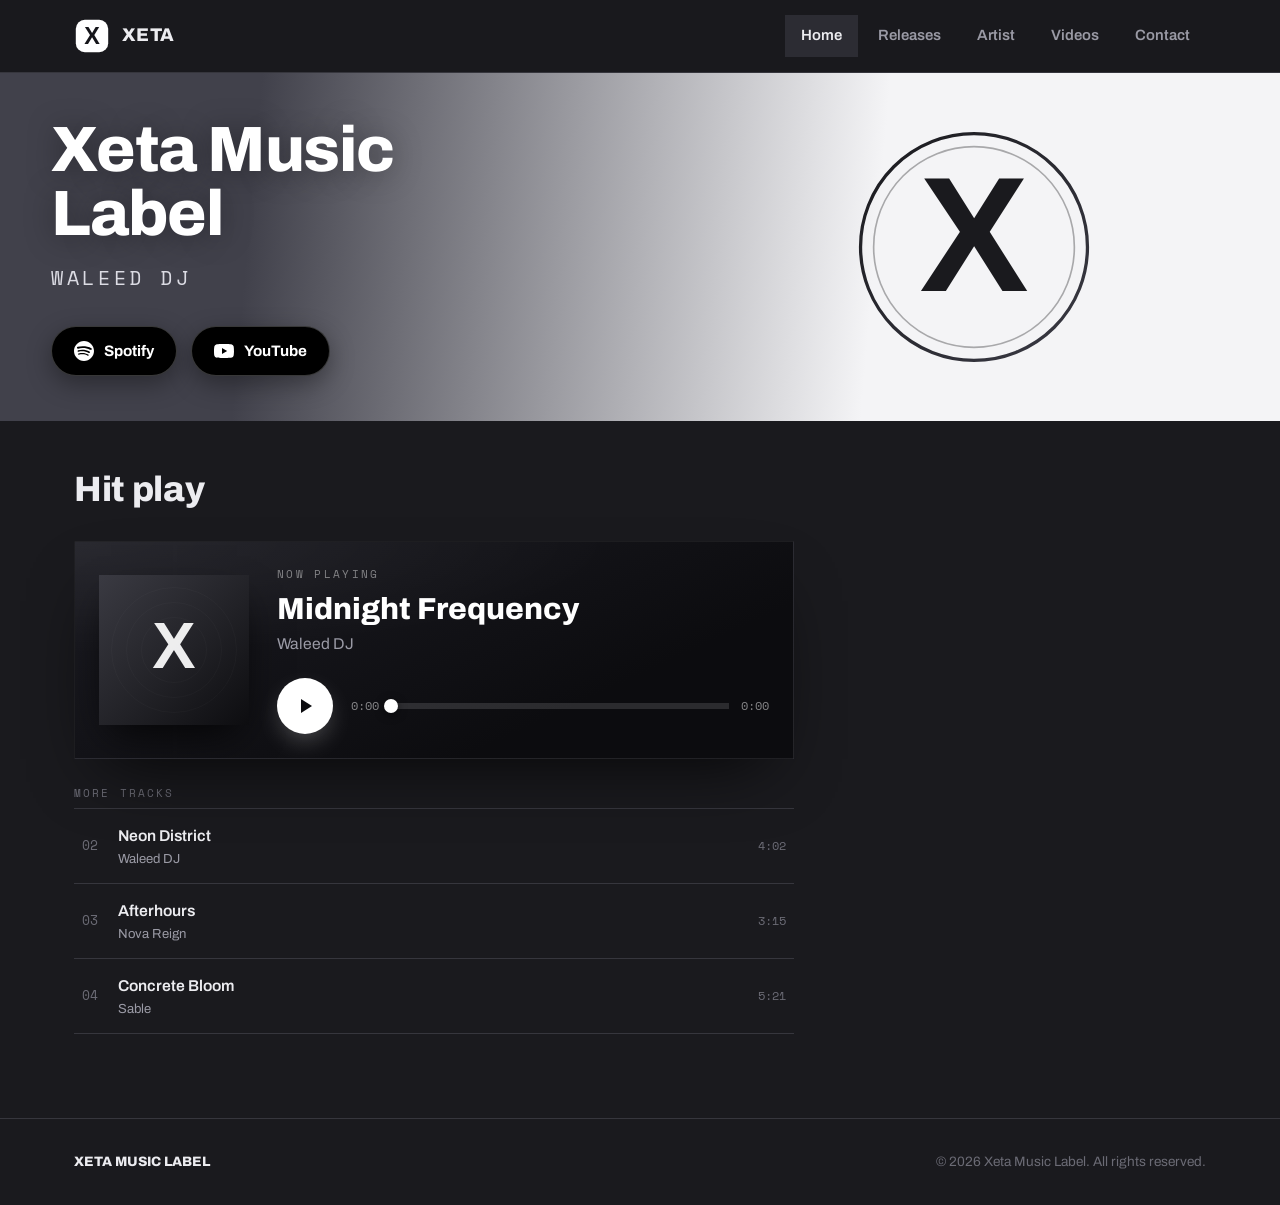
==== commit 12e71083: "Add files via upload" ====
--- a/index.html
+++ b/index.html
@@ -16,15 +16,16 @@
     <div class="wrap nav-inner">
       <a class="brand" href="index.html">
         <img src="assets/logo-mark.svg" alt="Xeta logo" />
-        <span class="brand-name">Xeta</span>
+        <span class="brand-name">XETA</span>
       </a>
       <input type="checkbox" id="nav-toggle" class="nav-toggle" hidden />
       <label class="nav-burger" for="nav-toggle" aria-label="Menu"><span></span><span></span><span></span></label>
       <ul class="nav-links">
         <li><a href="index.html" class="active">Home</a></li>
+        <li><a href="releases.html">Releases</a></li>
+        <li><a href="artist.html">Artist</a></li>
         <li><a href="videos.html">Videos</a></li>
-        <li><a href="artist.html">Artist</a></li>
-        <li><a href="contact.html">Contact Us</a></li>
+        <li><a href="contact.html">Contact</a></li>
       </ul>
     </div>
   </header>
@@ -85,7 +86,35 @@
         </div>
 
         <!-- Drop your file at audio/track.mp3 (or change the src below) -->
-        <audio id="Xeta-audio" src="audio/track.mp3" preload="metadata"></audio>
+        <audio id="xeta-audio" src="audio/track.mp3" preload="metadata"></audio>
+      </div>
+
+      <div class="np-list">
+        <p class="np-list-label">More tracks</p>
+        <button class="np-track" data-src="audio/track-2.mp3" data-title="Neon District" data-artist="Waleed DJ">
+          <span class="np-track-index">02</span>
+          <span class="np-track-main">
+            <span class="np-track-title">Neon District</span>
+            <span class="np-track-artist">Waleed DJ</span>
+          </span>
+          <span class="np-track-time">4:02</span>
+        </button>
+        <button class="np-track" data-src="audio/track-3.mp3" data-title="Afterhours" data-artist="Nova Reign">
+          <span class="np-track-index">03</span>
+          <span class="np-track-main">
+            <span class="np-track-title">Afterhours</span>
+            <span class="np-track-artist">Nova Reign</span>
+          </span>
+          <span class="np-track-time">3:15</span>
+        </button>
+        <button class="np-track" data-src="audio/track-4.mp3" data-title="Concrete Bloom" data-artist="Sable">
+          <span class="np-track-index">04</span>
+          <span class="np-track-main">
+            <span class="np-track-title">Concrete Bloom</span>
+            <span class="np-track-artist">Sable</span>
+          </span>
+          <span class="np-track-time">5:21</span>
+        </button>
       </div>
     </section>
 
@@ -93,7 +122,7 @@
 
   <footer class="footer">
     <div class="wrap footer-inner">
-      <span class="footer-brand">Xeta MUSIC LABEL</span>
+      <span class="footer-brand">XETA MUSIC LABEL</span>
       <span>&copy; 2026 Xeta Music Label. All rights reserved.</span>
     </div>
   </footer>
--- a/css/styles.css
+++ b/css/styles.css
@@ -1,5 +1,5 @@
 /* ============================================================
-   ZETA MUSIC LABEL — stylesheet
+   XETA MUSIC LABEL — stylesheet
    Palette : cool dark grey base, electric-violet accent
    Type    : Archivo (display + body) / Space Mono (data labels)
    ============================================================ */
@@ -106,7 +106,7 @@
 .nav-links a {
   display: block;
   padding: 9px 16px;
-  border-radius: 999px;
+  border-radius: 0;
   font-size: 0.93rem;
   font-weight: 600;
   color: var(--text-muted);
@@ -144,18 +144,18 @@
 .banner-inner {
   max-width: 1320px;
   margin: 0 auto;
-  padding: 0 clamp(24px, 5vw, 64px);
+  padding: 0 clamp(14px, 4vw, 64px);
   display: grid;
   grid-template-columns: 1.25fr 1fr;
-  gap: 32px;
+  gap: clamp(10px, 3vw, 32px);
   align-items: center;
-  min-height: 380px;
-}
-.banner-text { padding: 56px 0; }
+  min-height: clamp(118px, 26vw, 380px);
+}
+.banner-text { padding: clamp(14px, 3.5vw, 56px) 0; }
 .banner-text h1 {
   font-family: var(--font-display);
   font-weight: 800;
-  font-size: clamp(2.4rem, 5.2vw, 4rem);
+  font-size: clamp(1.1rem, 6vw, 4rem);
   line-height: 1;
   margin: 0;
   color: #ffffff;
@@ -164,27 +164,27 @@
 }
 .banner-text .artist {
   font-family: var(--font-mono);
-  font-size: clamp(1rem, 2vw, 1.25rem);
+  font-size: clamp(0.58rem, 2.1vw, 1.25rem);
   letter-spacing: 0.18em;
   text-transform: uppercase;
   color: #dcdce4;
-  margin: 16px 0 32px;
-}
-.banner-cta { display: flex; flex-wrap: wrap; gap: 14px; }
+  margin: clamp(6px, 1.5vw, 16px) 0 clamp(12px, 3vw, 32px);
+}
+.banner-cta { display: flex; flex-wrap: wrap; gap: clamp(6px, 1.6vw, 14px); }
 
 .btn-stream {
   display: inline-flex;
   align-items: center;
-  gap: 10px;
-  padding: 12px 22px;
+  gap: clamp(4px, 1.2vw, 10px);
+  padding: clamp(6px, 1.6vw, 12px) clamp(10px, 2.6vw, 22px);
   border-radius: 999px;
   font-weight: 700;
-  font-size: 0.95rem;
+  font-size: clamp(0.62rem, 1.9vw, 0.95rem);
   color: #fff;
   border: 1px solid rgba(255, 255, 255, 0.22);
   transition: transform 0.15s, box-shadow 0.2s, filter 0.2s;
 }
-.btn-stream svg { width: 20px; height: 20px; fill: currentColor; }
+.btn-stream svg { width: clamp(13px, 1.9vw, 20px); height: clamp(13px, 1.9vw, 20px); fill: currentColor; }
 .btn-stream:hover { transform: translateY(-2px); filter: brightness(1.25); }
 .btn-stream:active { transform: translateY(0); }
 .btn-spotify { background: #000; box-shadow: 0 8px 24px rgba(0,0,0,0.35); }
@@ -194,9 +194,9 @@
   display: flex;
   align-items: center;
   justify-content: center;
-  padding: 32px;
-}
-.banner-logo img { width: min(240px, 70%); height: auto; }
+  padding: clamp(10px, 2.5vw, 32px);
+}
+.banner-logo img { width: clamp(64px, 22vw, 240px); height: auto; }
 
 /* ============================================================
    HOME — NOW PLAYING (modern dark card)
@@ -540,6 +540,124 @@
 }
 .footer-inner { display: flex; justify-content: space-between; align-items: center; flex-wrap: wrap; gap: 12px; }
 .footer .footer-brand { font-family: var(--font-display); font-weight: 800; color: var(--text); }
+
+/* ============================================================
+   RELEASES
+   ============================================================ */
+.releases-grid {
+  display: grid;
+  grid-template-columns: repeat(3, 1fr);
+  gap: 22px;
+  padding-bottom: 80px;
+}
+.release-cover {
+  position: relative;
+  aspect-ratio: 1;
+  overflow: hidden;
+  border: 1px solid var(--border);
+  background: var(--bg-elevated);
+}
+.release-cover img {
+  width: 100%; height: 100%;
+  object-fit: cover;
+  display: block;
+  transition: transform 0.4s ease, filter 0.3s ease;
+}
+.release-card:hover .release-cover img { transform: scale(1.05); filter: brightness(0.45); }
+
+.release-overlay {
+  position: absolute;
+  inset: 0;
+  display: flex;
+  flex-direction: column;
+  align-items: center;
+  justify-content: center;
+  gap: 10px;
+  color: #fff;
+  opacity: 0;
+  transition: opacity 0.25s ease;
+}
+.release-card:hover .release-overlay { opacity: 1; }
+.release-buy-icon {
+  width: 52px; height: 52px;
+  display: grid; place-items: center;
+  border: 1px solid rgba(255, 255, 255, 0.5);
+  background: rgba(0, 0, 0, 0.35);
+  transition: background 0.2s ease, color 0.2s ease, border-color 0.2s ease;
+}
+.release-buy-icon svg { width: 22px; height: 22px; }
+.release-overlay:hover .release-buy-icon { background: #fff; color: #000; border-color: #fff; }
+.release-buy-text {
+  font-family: var(--font-mono);
+  text-transform: uppercase;
+  letter-spacing: 0.2em;
+  font-size: 0.72rem;
+}
+
+.release-info { padding: 14px 2px 0; }
+.release-title { font-family: var(--font-display); font-weight: 700; font-size: 1.05rem; margin: 0; }
+.release-cat {
+  font-family: var(--font-mono);
+  text-transform: uppercase;
+  letter-spacing: 0.14em;
+  font-size: 0.7rem;
+  color: var(--text-dim);
+  margin: 5px 0 0;
+}
+
+/* ============================================================
+   HOME — TRACKLIST (more soundtracks)
+   ============================================================ */
+.np-list { max-width: 720px; margin-top: 26px; }
+.np-list-label {
+  font-family: var(--font-mono);
+  text-transform: uppercase;
+  letter-spacing: 0.2em;
+  font-size: 0.66rem;
+  color: var(--text-dim);
+  margin: 0 0 6px;
+}
+.np-track {
+  display: flex;
+  align-items: center;
+  gap: 14px;
+  width: 100%;
+  text-align: left;
+  background: transparent;
+  border: none;
+  border-top: 1px solid var(--border);
+  padding: 14px 8px;
+  cursor: pointer;
+  color: inherit;
+  font: inherit;
+  transition: background 0.15s ease;
+}
+.np-track:last-child { border-bottom: 1px solid var(--border); }
+.np-track:hover { background: rgba(255, 255, 255, 0.04); }
+.np-track.active { background: rgba(255, 255, 255, 0.06); }
+.np-track-index {
+  font-family: var(--font-mono);
+  font-size: 0.8rem;
+  color: var(--text-dim);
+  width: 22px;
+  flex: none;
+}
+.np-track.active .np-track-index { color: #fff; }
+.np-track-main { flex: 1; min-width: 0; }
+.np-track-title {
+  display: block;
+  font-weight: 600;
+  color: var(--text);
+  font-size: 0.98rem;
+  white-space: nowrap; overflow: hidden; text-overflow: ellipsis;
+}
+.np-track-artist { display: block; color: var(--text-muted); font-size: 0.82rem; }
+.np-track-time {
+  font-family: var(--font-mono);
+  font-size: 0.78rem;
+  color: var(--text-dim);
+  flex: none;
+}
 
 /* ============================================================
    RESPONSIVE
@@ -558,20 +676,11 @@
     display: none;
   }
   .nav-toggle:checked ~ .nav-links { display: flex; }
-  .nav-links a { padding: 14px 16px; border-radius: 10px; }
-
-  .banner {
-    /* stacked: light at top behind the logo, grey lower behind white text */
-    background: linear-gradient(180deg, var(--banner-to) 0%, var(--banner-from) 72%);
-  }
-  .banner-inner { grid-template-columns: 1fr; min-height: auto; gap: 0; }
-  .banner-logo { order: -1; padding: 36px 32px 0; }
-  .banner-logo img { width: 150px; }
-  .banner-text { padding: 28px 0 36px; text-align: center; }
-  .banner-cta { justify-content: center; }
+  .nav-links a { padding: 14px 16px; border-radius: 0; }
 
   .video-grid { grid-template-columns: repeat(2, 1fr); }
   .artist-grid { grid-template-columns: repeat(2, 1fr); }
+  .releases-grid { grid-template-columns: repeat(2, 1fr); }
   .contact-layout { grid-template-columns: 1fr; gap: 32px; }
 }
 
@@ -582,7 +691,7 @@
 }
 
 @media (max-width: 560px) {
-  .video-grid, .artist-grid { grid-template-columns: 1fr; }
+  .video-grid, .artist-grid, .releases-grid { grid-template-columns: 1fr; }
   .modal-card { grid-template-columns: 1fr; }
   .modal-card img { width: 100%; height: 180px; }
 }
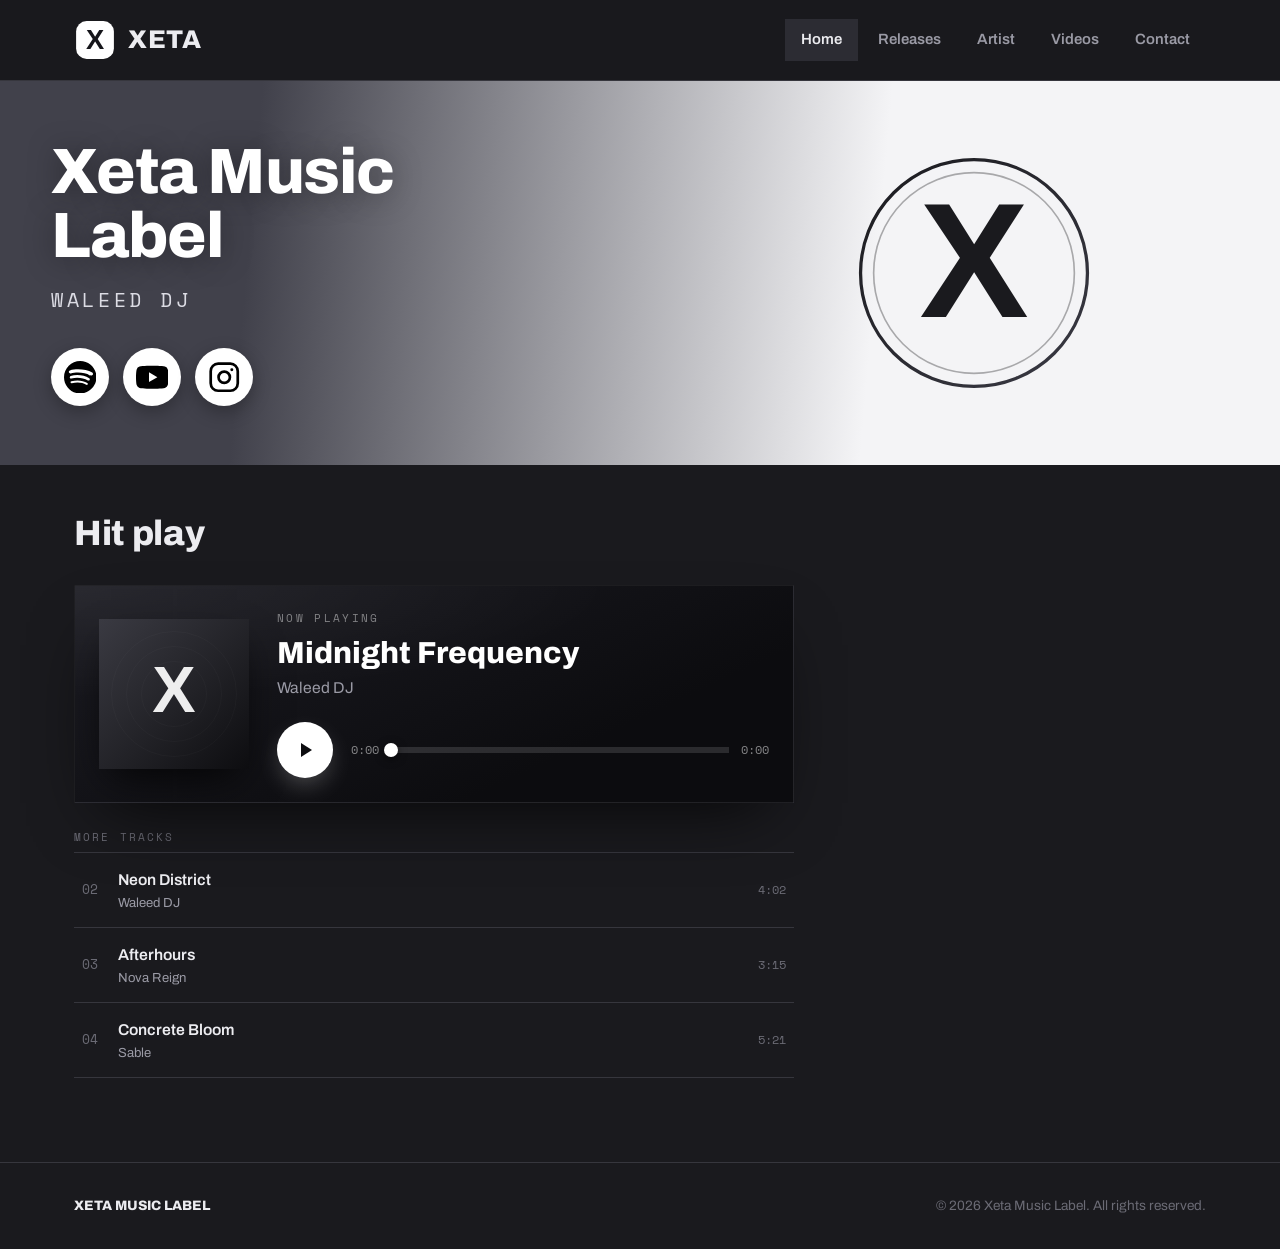
==== commit 9e193d91: "Add files via upload" ====
--- a/index.html
+++ b/index.html
@@ -37,13 +37,14 @@
         <h1>Xeta Music<br />Label</h1>
         <p class="artist">Waleed DJ</p>
         <div class="banner-cta">
-          <a class="btn-stream btn-spotify" href="https://open.spotify.com" target="_blank" rel="noopener">
-            <svg viewBox="0 0 24 24"><path d="M12 0C5.4 0 0 5.4 0 12s5.4 12 12 12 12-5.4 12-12S18.66 0 12 0zm5.5 17.3c-.22.36-.68.47-1.04.25-2.86-1.74-6.46-2.14-10.7-1.17-.41.1-.82-.16-.92-.57-.1-.41.16-.82.57-.92 4.64-1.06 8.62-.6 11.84 1.36.36.22.47.68.25 1.05zm1.47-3.27c-.28.45-.87.6-1.32.32-3.28-2.02-8.28-2.6-12.16-1.42-.5.15-1.03-.13-1.18-.63-.15-.5.13-1.03.63-1.18 4.43-1.34 9.94-.69 13.71 1.61.45.28.6.87.32 1.32zm.13-3.4C15.74 8.2 8.9 7.98 5.03 9.16c-.6.18-1.24-.16-1.42-.76-.18-.6.16-1.24.76-1.42 4.45-1.35 12-1.09 16.49 1.57.55.32.73 1.03.4 1.58-.32.54-1.03.72-1.58.4z"/></svg>
-            Spotify
+          <a class="social-btn" href="https://open.spotify.com" target="_blank" rel="noopener" aria-label="Spotify">
+            <svg viewBox="0 0 24 24" fill="currentColor"><path d="M12 0C5.4 0 0 5.4 0 12s5.4 12 12 12 12-5.4 12-12S18.66 0 12 0zm5.5 17.3c-.22.36-.68.47-1.04.25-2.86-1.74-6.46-2.14-10.7-1.17-.41.1-.82-.16-.92-.57-.1-.41.16-.82.57-.92 4.64-1.06 8.62-.6 11.84 1.36.36.22.47.68.25 1.05zm1.47-3.27c-.28.45-.87.6-1.32.32-3.28-2.02-8.28-2.6-12.16-1.42-.5.15-1.03-.13-1.18-.63-.15-.5.13-1.03.63-1.18 4.43-1.34 9.94-.69 13.71 1.61.45.28.6.87.32 1.32zm.13-3.4C15.74 8.2 8.9 7.98 5.03 9.16c-.6.18-1.24-.16-1.42-.76-.18-.6.16-1.24.76-1.42 4.45-1.35 12-1.09 16.49 1.57.55.32.73 1.03.4 1.58-.32.54-1.03.72-1.58.4z"/></svg>
           </a>
-          <a class="btn-stream btn-youtube" href="https://youtube.com" target="_blank" rel="noopener">
-            <svg viewBox="0 0 24 24"><path d="M23.5 6.2a3 3 0 0 0-2.12-2.12C19.5 3.55 12 3.55 12 3.55s-7.5 0-9.38.53A3 3 0 0 0 .5 6.2C0 8.08 0 12 0 12s0 3.92.5 5.8a3 3 0 0 0 2.12 2.12c1.88.53 9.38.53 9.38.53s7.5 0 9.38-.53a3 3 0 0 0 2.12-2.12C24 15.92 24 12 24 12s0-3.92-.5-5.8zM9.6 15.6V8.4l6.2 3.6-6.2 3.6z"/></svg>
-            YouTube
+          <a class="social-btn" href="https://youtube.com" target="_blank" rel="noopener" aria-label="YouTube">
+            <svg viewBox="0 0 24 24" fill="currentColor"><path d="M23.5 6.2a3 3 0 0 0-2.12-2.12C19.5 3.55 12 3.55 12 3.55s-7.5 0-9.38.53A3 3 0 0 0 .5 6.2C0 8.08 0 12 0 12s0 3.92.5 5.8a3 3 0 0 0 2.12 2.12c1.88.53 9.38.53 9.38.53s7.5 0 9.38-.53a3 3 0 0 0 2.12-2.12C24 15.92 24 12 24 12s0-3.92-.5-5.8zM9.6 15.6V8.4l6.2 3.6-6.2 3.6z"/></svg>
+          </a>
+          <a class="social-btn" href="https://instagram.com" target="_blank" rel="noopener" aria-label="Instagram">
+            <svg viewBox="0 0 24 24" fill="none" stroke="currentColor" stroke-width="2" stroke-linecap="round" stroke-linejoin="round"><rect x="2" y="2" width="20" height="20" rx="5.5"/><circle cx="12" cy="12" r="4.2"/><circle cx="17.6" cy="6.4" r="1.1" fill="currentColor" stroke="none"/></svg>
           </a>
         </div>
       </div>
--- a/css/styles.css
+++ b/css/styles.css
@@ -92,14 +92,14 @@
   display: flex;
   align-items: center;
   justify-content: space-between;
-  height: 72px;
+  height: 80px;
 }
 .brand { display: flex; align-items: center; gap: 12px; }
-.brand img { width: 36px; height: 36px; }
+.brand img { width: 42px; height: 42px; }
 .brand-name {
   font-family: var(--font-display);
   font-weight: 800;
-  font-size: 1.15rem;
+  font-size: 1.6rem;
   letter-spacing: 0.02em;
 }
 .nav-links { display: flex; align-items: center; gap: 4px; list-style: none; margin: 0; padding: 0; }
@@ -149,7 +149,7 @@
   grid-template-columns: 1.25fr 1fr;
   gap: clamp(10px, 3vw, 32px);
   align-items: center;
-  min-height: clamp(118px, 26vw, 380px);
+  min-height: clamp(130px, 30vw, 460px);
 }
 .banner-text { padding: clamp(14px, 3.5vw, 56px) 0; }
 .banner-text h1 {
@@ -170,25 +170,23 @@
   color: #dcdce4;
   margin: clamp(6px, 1.5vw, 16px) 0 clamp(12px, 3vw, 32px);
 }
-.banner-cta { display: flex; flex-wrap: wrap; gap: clamp(6px, 1.6vw, 14px); }
-
-.btn-stream {
+.banner-cta { display: flex; flex-wrap: wrap; gap: clamp(8px, 1.6vw, 14px); }
+
+.social-btn {
   display: inline-flex;
   align-items: center;
-  gap: clamp(4px, 1.2vw, 10px);
-  padding: clamp(6px, 1.6vw, 12px) clamp(10px, 2.6vw, 22px);
-  border-radius: 999px;
-  font-weight: 700;
-  font-size: clamp(0.62rem, 1.9vw, 0.95rem);
-  color: #fff;
-  border: 1px solid rgba(255, 255, 255, 0.22);
-  transition: transform 0.15s, box-shadow 0.2s, filter 0.2s;
-}
-.btn-stream svg { width: clamp(13px, 1.9vw, 20px); height: clamp(13px, 1.9vw, 20px); fill: currentColor; }
-.btn-stream:hover { transform: translateY(-2px); filter: brightness(1.25); }
-.btn-stream:active { transform: translateY(0); }
-.btn-spotify { background: #000; box-shadow: 0 8px 24px rgba(0,0,0,0.35); }
-.btn-youtube { background: #000; box-shadow: 0 8px 24px rgba(0,0,0,0.35); }
+  justify-content: center;
+  width: clamp(40px, 7vw, 58px);
+  height: clamp(40px, 7vw, 58px);
+  border-radius: 50%;
+  background: #fff;
+  color: #000;
+  box-shadow: 0 6px 18px rgba(0, 0, 0, 0.28);
+  transition: transform 0.15s ease, box-shadow 0.2s ease;
+}
+.social-btn:hover { transform: translateY(-2px) scale(1.05); box-shadow: 0 10px 24px rgba(0,0,0,0.35); }
+.social-btn:active { transform: translateY(0) scale(1); }
+.social-btn svg { width: 56%; height: 56%; }
 
 .banner-logo {
   display: flex;
@@ -333,7 +331,7 @@
 .video-card {
   background: var(--bg-elevated);
   border: 1px solid var(--border);
-  border-radius: var(--radius);
+  border-radius: 0;
   overflow: hidden;
   transition: transform 0.2s, border-color 0.2s;
 }
@@ -368,7 +366,7 @@
 }
 .artist-card {
   position: relative;
-  border-radius: var(--radius);
+  border-radius: 0;
   overflow: hidden;
   cursor: pointer;
   border: 1px solid var(--border);
@@ -666,7 +664,7 @@
   .nav-burger { display: flex; }
   .nav-links {
     position: absolute;
-    top: 72px; left: 0; right: 0;
+    top: 80px; left: 0; right: 0;
     flex-direction: column;
     align-items: stretch;
     gap: 0;
